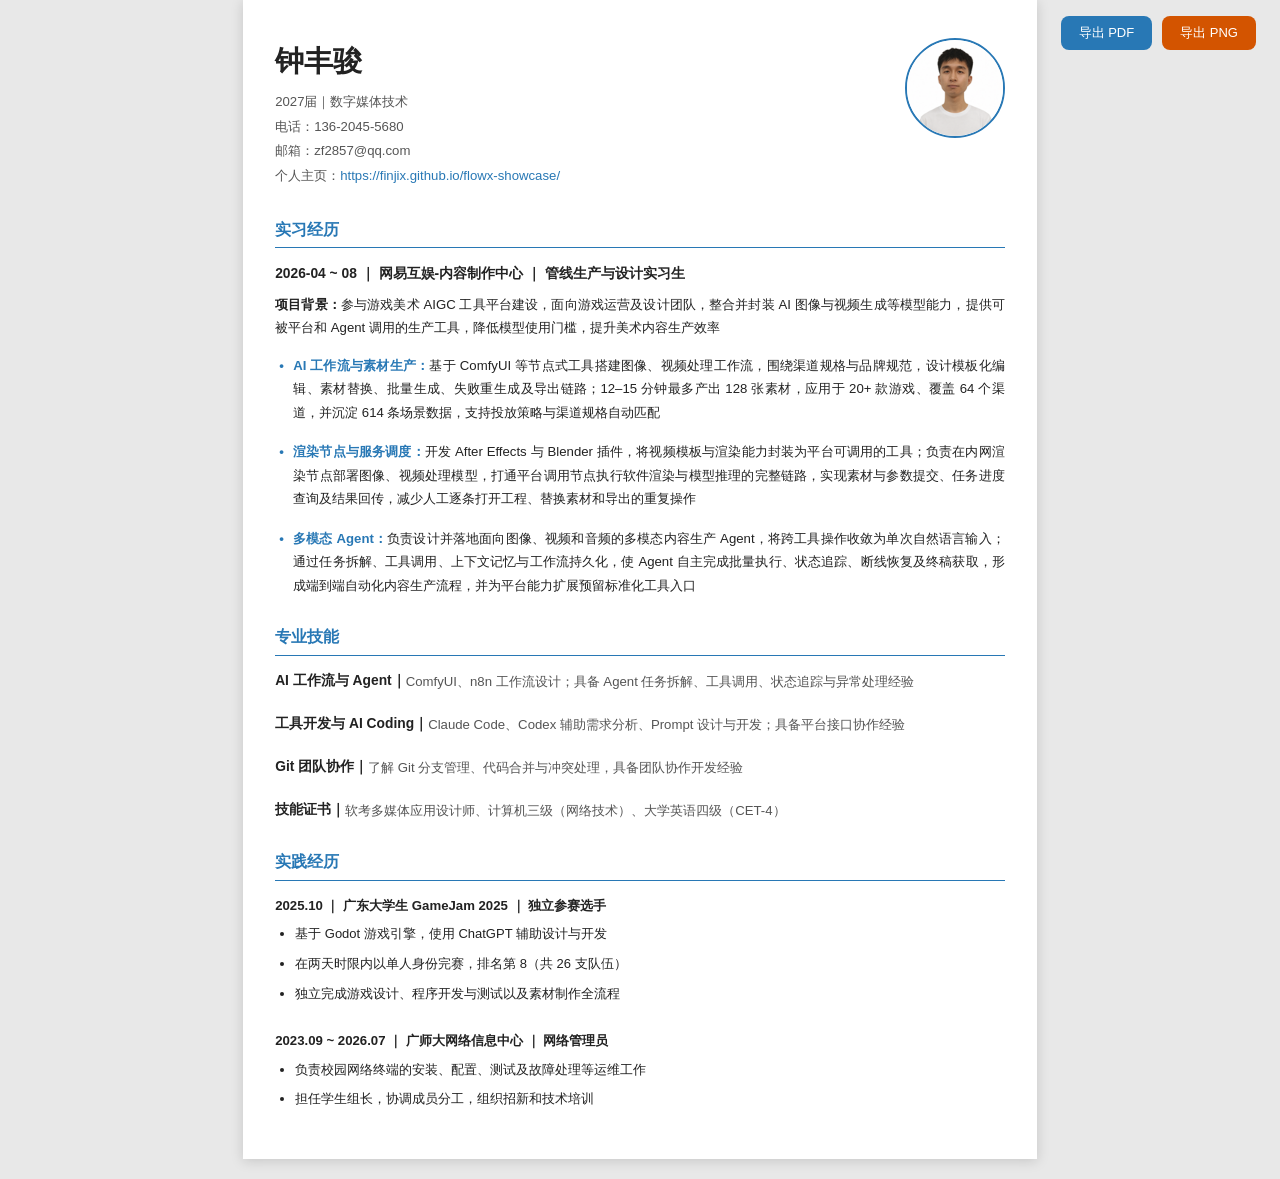
==== index.html @ e750d510 "chore" ====
<!doctype html>
<html lang="zh-CN">
  <head>
    <meta charset="UTF-8" />
    <meta name="viewport" content="width=device-width, initial-scale=1.0" />
    <title>钟丰骏-简历</title>
    <link rel="stylesheet" href="style.css" />
    <style>
      .skills-grid .skill-item,
      .skills-grid .skill-desc {
        white-space: nowrap;
      }
    </style>
  </head>
  <body>

    <!-- ── 导出按钮 ── -->
    <div class="export-toolbar no-print">
      <button id="btn-pdf" class="btn-export btn-pdf">导出 PDF</button>
      <button id="btn-png" class="btn-export btn-png">导出 PNG</button>
    </div>

    <main class="page">

      <!-- ── Header ── -->
      <header class="header">
        <div class="header-main">
          <div class="header-left">
            <h1>钟丰骏</h1>
            <p class="meta">2027届｜数字媒体技术</p>
            <p class="meta">电话：136-2045-5680</p>
            <p class="meta">邮箱：zf2857@qq.com</p>
            <p class="meta">个人主页：<a href="https://finjix.github.io/flowx-showcase/" target="_blank">https://finjix.github.io/flowx-showcase/</a></p>
          </div>
          <div class="header-right">
            <img alt="头像" class="avatar" src="[data-uri]" />
          </div>
        </div>
      </header>

      <!-- ── 实习经历 ── -->
      <section>
        <h2>实习经历</h2>

        <div class="entry internship-entry">
          <p class="line-row line-row-bold">2026-04 ~ 08 ｜ 网易互娱-内容制作中心 ｜ 管线生产与设计实习生</p>
          <p class="line-row"><span class="label">项目背景：</span>参与游戏美术 AIGC 工具平台建设，面向游戏运营及设计团队，整合并封装 AI 图像与视频生成等模型能力，提供可被平台和 Agent 调用的生产工具，降低模型使用门槛，提升美术内容生产效率</p>
          <ul class="internship-list">
            <li><span class="internship-topic">AI 工作流与素材生产：</span>基于 ComfyUI 等节点式工具搭建图像、视频处理工作流，围绕渠道规格与品牌规范，设计模板化编辑、素材替换、批量生成、失败重生成及导出链路；12–15 分钟最多产出 128 张素材，应用于 20+ 款游戏、覆盖 64 个渠道，并沉淀 614 条场景数据，支持投放策略与渠道规格自动匹配</li>
            <li><span class="internship-topic">渲染节点与服务调度：</span>开发 After Effects 与 Blender 插件，将视频模板与渲染能力封装为平台可调用的工具；负责在内网渲染节点部署图像、视频处理模型，打通平台调用节点执行软件渲染与模型推理的完整链路，实现素材与参数提交、任务进度查询及结果回传，减少人工逐条打开工程、替换素材和导出的重复操作</li>
            <li><span class="internship-topic">多模态 Agent：</span>负责设计并落地面向图像、视频和音频的多模态内容生产 Agent，将跨工具操作收敛为单次自然语言输入；通过任务拆解、工具调用、上下文记忆与工作流持久化，使 Agent 自主完成批量执行、状态追踪、断线恢复及终稿获取，形成端到端自动化内容生产流程，并为平台能力扩展预留标准化工具入口</li>
          </ul>
        </div>
      </section>

      <!-- ── 专业技能 ── -->
      <section>
        <h2>专业技能</h2>
        <div class="skills-grid">
          <div class="skill-item">
            <div class="skill-label">AI 工作流与 Agent｜</div>
            <div class="skill-desc">ComfyUI、n8n 工作流设计；具备 Agent 任务拆解、工具调用、状态追踪与异常处理经验</div>
          </div>
          <div class="skill-item">
            <div class="skill-label">工具开发与 AI Coding｜</div>
            <div class="skill-desc">Claude Code、Codex 辅助需求分析、Prompt 设计与开发；具备平台接口协作经验</div>
          </div>
          <div class="skill-item">
            <div class="skill-label">Git 团队协作｜</div>
            <div class="skill-desc">了解 Git 分支管理、代码合并与冲突处理，具备团队协作开发经验</div>
          </div>
          <div class="skill-item">
            <div class="skill-label">技能证书｜</div>
            <div class="skill-desc">软考多媒体应用设计师、计算机三级（网络技术）、大学英语四级（CET-4）</div>
          </div>
        </div>
      </section>

      <!-- ── 实践经历 ── -->
      <section>
        <h2>实践经历</h2>

        <div class="entry">
          <p class="line-row line-row-bold">2025.10 ｜ 广东大学生 GameJam 2025 ｜ 独立参赛选手</p>
          <ul class="hi-list">
            <li>基于 Godot 游戏引擎，使用 ChatGPT 辅助设计与开发</li>
            <li>在两天时限内以单人身份完赛，排名第 8（共 26 支队伍）</li>
            <li>独立完成游戏设计、程序开发与测试以及素材制作全流程</li>
          </ul>
        </div>

        <div class="entry">
          <p class="line-row line-row-bold">2023.09 ~ 2026.07 ｜ 广师大网络信息中心 ｜ 网络管理员</p>
          <ul class="hi-list">
            <li>负责校园网络终端的安装、配置、测试及故障处理等运维工作</li>
            <li>担任学生组长，协调成员分工，组织招新和技术培训</li>
          </ul>
        </div>

      </section>

    </main>

    <script src="lib/html2canvas.min.js"></script>
    <script src="script.js"></script>
  </body>
</html>
---- style.css ----
:root {
  --bg: #ffffff;
  --panel: #ffffff;
  --text: #222222;
  --subtle: #555555;
  --primary: #2878b5;
  --link: #555555;
}

* {
  box-sizing: border-box;
  margin: 0;
  padding: 0;
}

body {
  font-family: "Source Han Sans SC", "Noto Sans SC", "PingFang SC", "Microsoft YaHei", "Helvetica Neue", Arial, sans-serif;
  color: var(--text);
  background: var(--bg);
  font-size: 14px;
  line-height: 1.65;
  -webkit-font-smoothing: antialiased;
}

a {
  color: var(--link);
  text-decoration: none;
}

a:hover {
  text-decoration: underline;
}

.page {
  width: 210mm;
  max-width: 100%;
  min-height: 297mm;
  margin: 0 auto;
  background: var(--panel);
  padding: 38px 32px;
}

/* ── Header ── */

.header {
  margin-bottom: 14px;
}

.header-main {
  display: flex;
  justify-content: space-between;
  align-items: flex-start;
}

.header-left h1 {
  font-size: 29px;
  font-weight: 700;
  margin-bottom: 5px;
  color: var(--text);
}

.header-left .meta {
  font-size: 13.2px;
  color: var(--subtle);
  margin-bottom: 3px;
  line-height: 1.65;
}

.header-left .meta a {
  color: #2878b5;
  text-decoration: none;
}

.header-left .meta a:hover {
  text-decoration: underline;
}

.header-right {
  flex-shrink: 0;
  margin-left: 20px;
}

.avatar {
  width: 100px;
  height: 100px;
  max-width: 100px;
  max-height: 100px;
  border-radius: 50%;
  object-fit: cover;
  border: 2px solid var(--primary);
}

/* ── Section headers ── */

section {
  margin-top: 27px;
}

section h2 {
  font-size: 16px;
  font-weight: 700;
  color: var(--primary);
  padding-bottom: 4px;
  border-bottom: 1.5px solid var(--primary);
  margin-bottom: 14px;
}

/* ── Skills grid ── */

.skills-grid {
  display: grid;
  grid-template-columns: 1fr;
  gap: 20px 14px;
}

.skill-item {
  padding: 0;
  display: flex;
}

.skill-label {
  font-weight: 600;
  font-size: 13.8px;
  color: var(--text);
  white-space: nowrap;
  flex-shrink: 0;
}

.skill-desc {
  font-size: 13.2px;
  line-height: 1.75;
  color: var(--subtle);
  flex: 1;
}

/* ── Line rows (unified for all sections) ── */

.line-row {
  font-size: 13.2px;
  margin-bottom: 6px;
  line-height: 1.7;
  text-align: justify;
}

.line-row-bold {
  font-weight: 600;
}

.label {
  font-weight: 600;
  color: var(--text);
}

.hi-list {
  padding-left: 20px;
  margin-bottom: 10px;
  margin-top: 4px;
}

.hi-list li {
  font-size: 13px;
  margin-bottom: 7px;
  line-height: 1.75;
}

/* ── Internship highlights ── */

.internship-entry .line-row {
  font-size: 13.2px;
  line-height: 1.78;
  margin-bottom: 10px;
}

.internship-entry .line-row-bold {
  font-size: 13.8px;
  margin-bottom: 6px;
}

.internship-list {
  list-style: none;
  padding-left: 0;
  margin: 14px 0 0;
}

.internship-list li {
  position: relative;
  padding-left: 18px;
  margin-bottom: 16px;
  font-size: 13.2px;
  line-height: 1.78;
  text-align: justify;
}

.internship-list li::before {
  content: "•";
  position: absolute;
  left: 4px;
  top: 0;
  color: var(--primary);
  font-weight: 700;
}

.internship-list li:last-child {
  margin-bottom: 0;
}

.internship-topic {
  color: var(--primary);
  font-weight: 700;
}

/* ── Entry (for campus experience items) ── */

.entry + .entry {
  margin-top: 25px;
}

/* ── Export toolbar ── */

.export-toolbar {
  position: fixed;
  top: 16px;
  right: 24px;
  z-index: 1000;
  display: flex;
  gap: 10px;
}

.btn-export {
  font-size: 13px;
  font-family: inherit;
  padding: 8px 18px;
  border: none;
  border-radius: 8px;
  cursor: pointer;
  transition: opacity 0.15s;
  color: #fff;
}

.btn-export:hover {
  opacity: 0.85;
}

.btn-export:active {
  opacity: 0.7;
}

.btn-pdf {
  background: #2878b5;
}

.btn-png {
  background: #d35400;
}

/* ── Print ── */

@media print {
  @page {
    margin: 0.75cm 0.85cm;
  }

  .no-print {
    display: none !important;
  }

  body {
    background: white;
    margin: 0;
    print-color-adjust: exact;
    -webkit-print-color-adjust: exact;
    font-size: 13.8px;
    line-height: 1.6;
  }

  .page {
    width: 100%;
    margin: 0;
    padding: 0;
    min-height: auto;
  }

  /* Compact print layout: keep the PDF to one A4 page without changing copy. */
  section {
    margin-top: 25px;
  }

  section h2 {
    font-size: 15.8px;
    padding-bottom: 3px;
    margin-bottom: 12px;
  }

  .skills-grid {
    gap: 18px 14px;
  }

  .skill-label {
    font-size: 13.6px;
  }

  .skill-desc {
    font-size: 13px;
    line-height: 1.65;
  }

  .line-row {
    font-size: 13px;
    margin-bottom: 5px;
    line-height: 1.62;
  }

  .hi-list {
    margin-top: 3px;
    margin-bottom: 7px;
  }

  .hi-list li {
    font-size: 13px;
    margin-bottom: 5px;
    line-height: 1.65;
  }

  .internship-entry .line-row {
    font-size: 13.2px;
    line-height: 1.78;
    margin-bottom: 10px;
  }

  .internship-entry .line-row-bold {
    font-size: 13.8px;
    margin-bottom: 6px;
  }

  .internship-list {
    margin-top: 14px;
  }

  .internship-list li {
    margin-bottom: 16px;
    font-size: 13.2px;
    line-height: 1.78;
  }

  .entry + .entry {
    margin-top: 20px;
  }

  a {
    color: var(--link) !important;
    text-decoration: none;
  }

  .header-left .meta a {
    color: #2878b5 !important;
  }

  section {
    break-inside: auto;
  }

  section:last-of-type {
    break-before: auto;
    page-break-before: auto;
  }

  .line-row-bold {
    break-inside: avoid;
  }

  .entry {
    break-inside: avoid;
  }

  .hi-list {
    break-inside: avoid;
  }
}

@media screen {
  body {
    background: #e8e8e8;
  }

  .page {
    margin: 0 auto 20px;
    box-shadow: 0 2px 12px rgba(0, 0, 0, 0.15);
  }
}

@media (max-width: 640px) {
  .skills-grid {
    grid-template-columns: 1fr;
  }
}
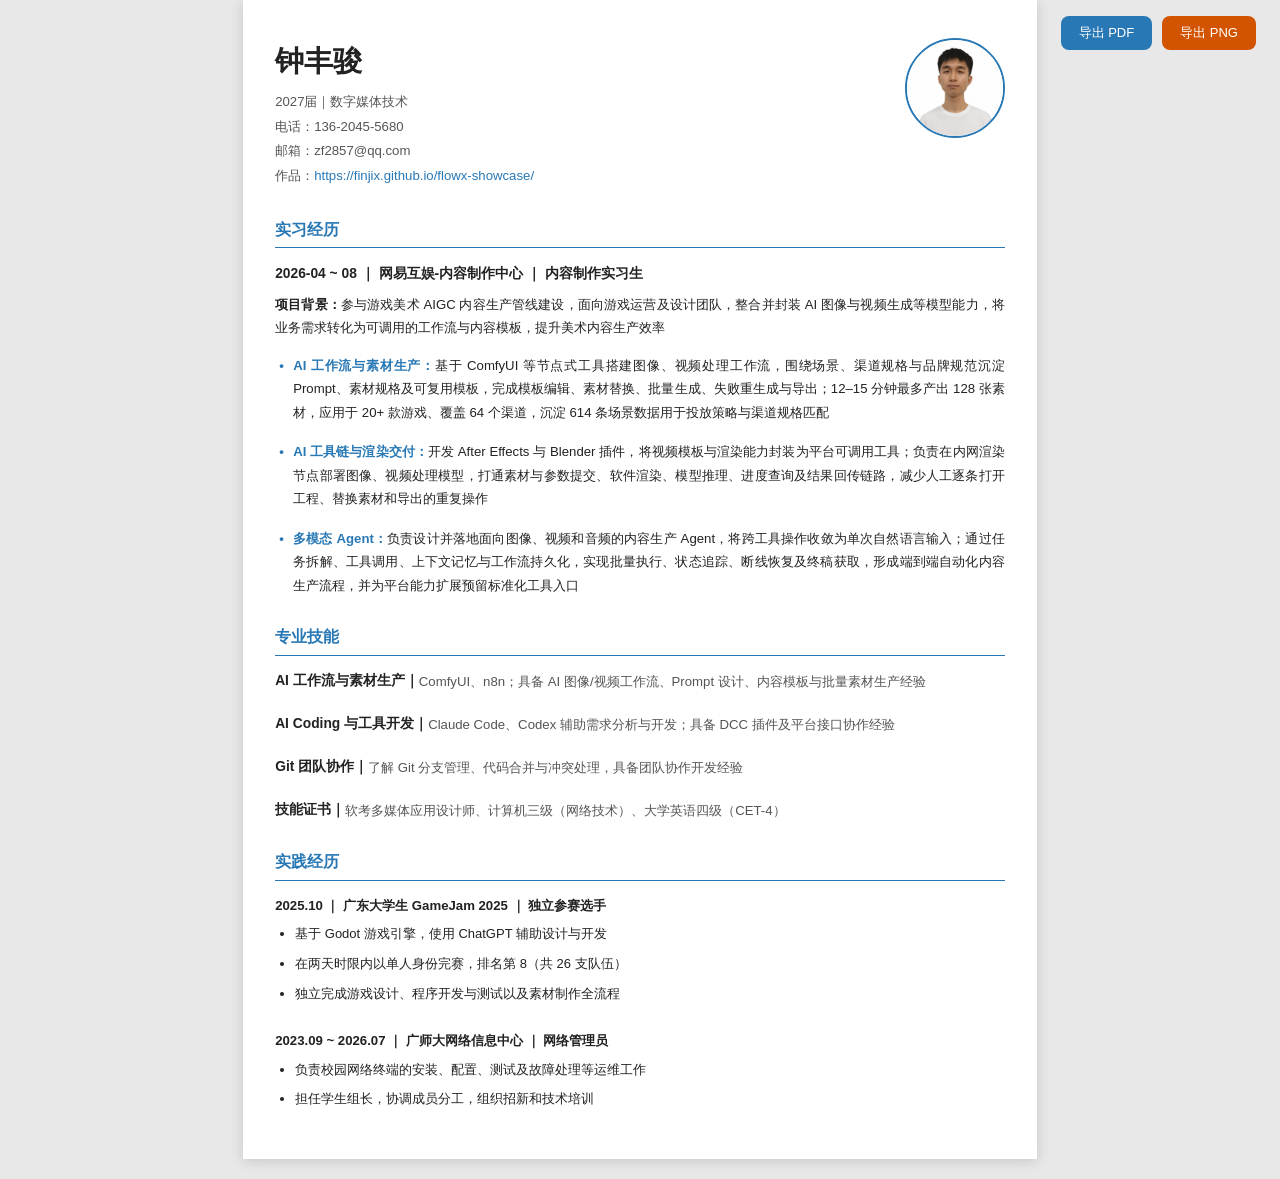
==== commit dc978b80: "feat: 更新ai内容简历" ====
--- a/index.html
+++ b/index.html
@@ -30,7 +30,7 @@
             <p class="meta">2027届｜数字媒体技术</p>
             <p class="meta">电话：136-2045-5680</p>
             <p class="meta">邮箱：zf2857@qq.com</p>
-            <p class="meta">个人主页：<a href="https://finjix.github.io/flowx-showcase/" target="_blank">https://finjix.github.io/flowx-showcase/</a></p>
+            <p class="meta">作品：<a href="https://finjix.github.io/flowx-showcase/" target="_blank">https://finjix.github.io/flowx-showcase/</a></p>
           </div>
           <div class="header-right">
             <img alt="头像" class="avatar" src="[data-uri]" />
@@ -43,12 +43,12 @@
         <h2>实习经历</h2>
 
         <div class="entry internship-entry">
-          <p class="line-row line-row-bold">2026-04 ~ 08 ｜ 网易互娱-内容制作中心 ｜ 管线生产与设计实习生</p>
-          <p class="line-row"><span class="label">项目背景：</span>参与游戏美术 AIGC 工具平台建设，面向游戏运营及设计团队，整合并封装 AI 图像与视频生成等模型能力，提供可被平台和 Agent 调用的生产工具，降低模型使用门槛，提升美术内容生产效率</p>
+          <p class="line-row line-row-bold">2026-04 ~ 08 ｜ 网易互娱-内容制作中心 ｜ 内容制作实习生</p>
+          <p class="line-row"><span class="label">项目背景：</span>参与游戏美术 AIGC 内容生产管线建设，面向游戏运营及设计团队，整合并封装 AI 图像与视频生成等模型能力，将业务需求转化为可调用的工作流与内容模板，提升美术内容生产效率</p>
           <ul class="internship-list">
-            <li><span class="internship-topic">AI 工作流与素材生产：</span>基于 ComfyUI 等节点式工具搭建图像、视频处理工作流，围绕渠道规格与品牌规范，设计模板化编辑、素材替换、批量生成、失败重生成及导出链路；12–15 分钟最多产出 128 张素材，应用于 20+ 款游戏、覆盖 64 个渠道，并沉淀 614 条场景数据，支持投放策略与渠道规格自动匹配</li>
-            <li><span class="internship-topic">渲染节点与服务调度：</span>开发 After Effects 与 Blender 插件，将视频模板与渲染能力封装为平台可调用的工具；负责在内网渲染节点部署图像、视频处理模型，打通平台调用节点执行软件渲染与模型推理的完整链路，实现素材与参数提交、任务进度查询及结果回传，减少人工逐条打开工程、替换素材和导出的重复操作</li>
-            <li><span class="internship-topic">多模态 Agent：</span>负责设计并落地面向图像、视频和音频的多模态内容生产 Agent，将跨工具操作收敛为单次自然语言输入；通过任务拆解、工具调用、上下文记忆与工作流持久化，使 Agent 自主完成批量执行、状态追踪、断线恢复及终稿获取，形成端到端自动化内容生产流程，并为平台能力扩展预留标准化工具入口</li>
+            <li><span class="internship-topic">AI 工作流与素材生产：</span>基于 ComfyUI 等节点式工具搭建图像、视频处理工作流，围绕场景、渠道规格与品牌规范沉淀 Prompt、素材规格及可复用模板，完成模板编辑、素材替换、批量生成、失败重生成与导出；12–15 分钟最多产出 128 张素材，应用于 20+ 款游戏、覆盖 64 个渠道，沉淀 614 条场景数据用于投放策略与渠道规格匹配</li>
+            <li><span class="internship-topic">AI 工具链与渲染交付：</span>开发 After Effects 与 Blender 插件，将视频模板与渲染能力封装为平台可调用工具；负责在内网渲染节点部署图像、视频处理模型，打通素材与参数提交、软件渲染、模型推理、进度查询及结果回传链路，减少人工逐条打开工程、替换素材和导出的重复操作</li>
+            <li><span class="internship-topic">多模态 Agent：</span>负责设计并落地面向图像、视频和音频的内容生产 Agent，将跨工具操作收敛为单次自然语言输入；通过任务拆解、工具调用、上下文记忆与工作流持久化，实现批量执行、状态追踪、断线恢复及终稿获取，形成端到端自动化内容生产流程，并为平台能力扩展预留标准化工具入口</li>
           </ul>
         </div>
       </section>
@@ -58,12 +58,12 @@
         <h2>专业技能</h2>
         <div class="skills-grid">
           <div class="skill-item">
-            <div class="skill-label">AI 工作流与 Agent｜</div>
-            <div class="skill-desc">ComfyUI、n8n 工作流设计；具备 Agent 任务拆解、工具调用、状态追踪与异常处理经验</div>
+            <div class="skill-label">AI 工作流与素材生产｜</div>
+            <div class="skill-desc">ComfyUI、n8n；具备 AI 图像/视频工作流、Prompt 设计、内容模板与批量素材生产经验</div>
           </div>
           <div class="skill-item">
-            <div class="skill-label">工具开发与 AI Coding｜</div>
-            <div class="skill-desc">Claude Code、Codex 辅助需求分析、Prompt 设计与开发；具备平台接口协作经验</div>
+            <div class="skill-label">AI Coding 与工具开发｜</div>
+            <div class="skill-desc">Claude Code、Codex 辅助需求分析与开发；具备 DCC 插件及平台接口协作经验</div>
           </div>
           <div class="skill-item">
             <div class="skill-label">Git 团队协作｜</div>
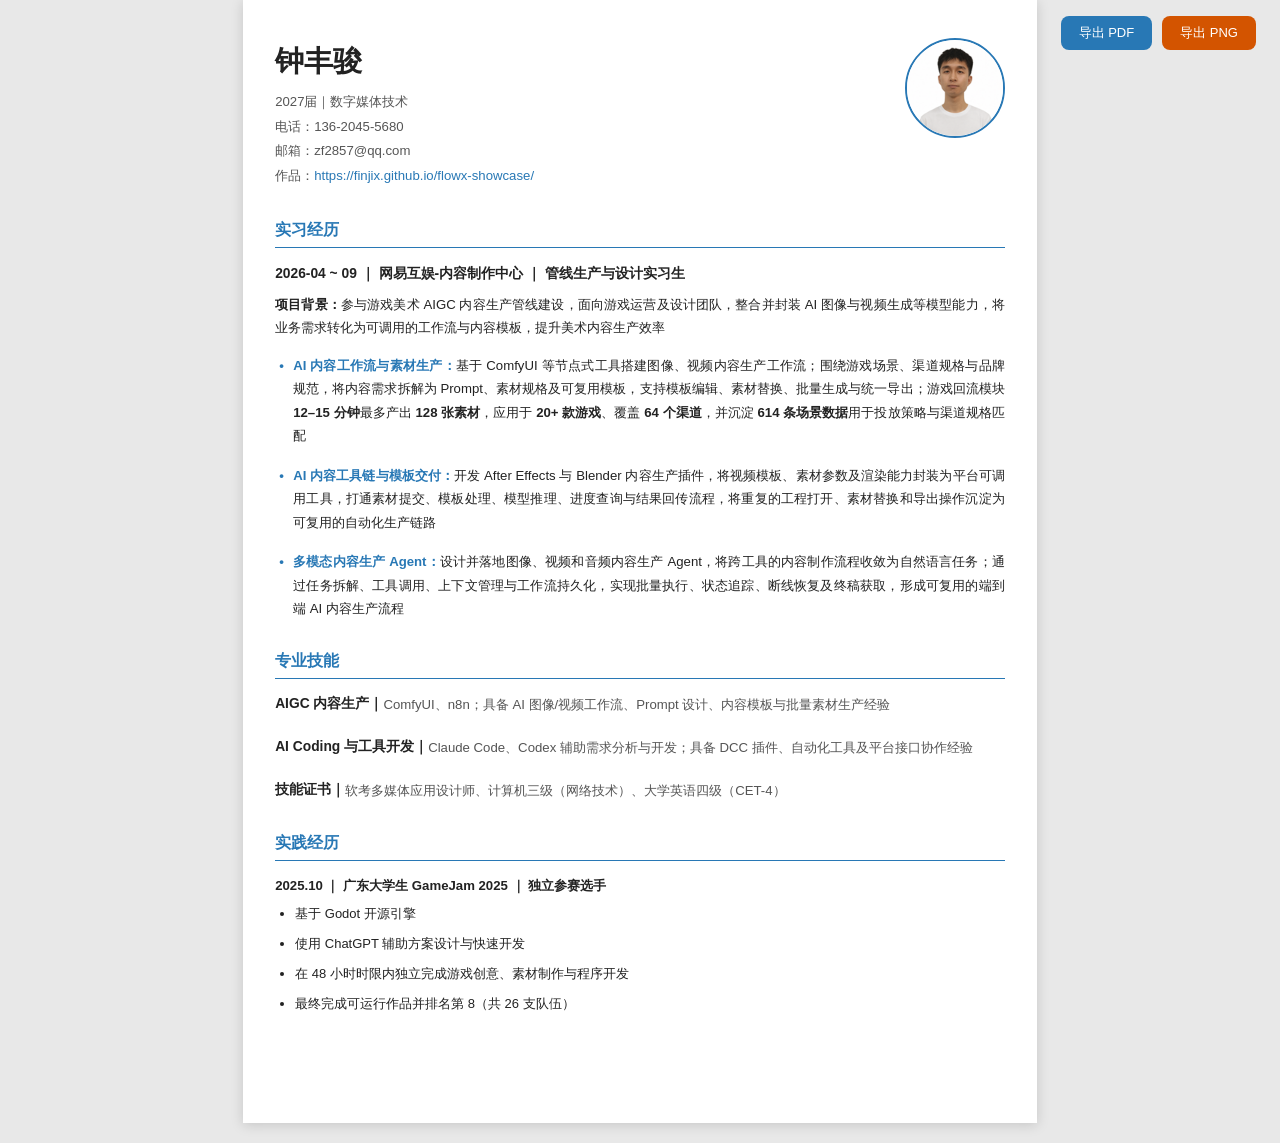
==== commit ebe8b772: "添加新简历" ====
--- a/index.html
+++ b/index.html
@@ -43,12 +43,12 @@
         <h2>实习经历</h2>
 
         <div class="entry internship-entry">
-          <p class="line-row line-row-bold">2026-04 ~ 08 ｜ 网易互娱-内容制作中心 ｜ 内容制作实习生</p>
+          <p class="line-row line-row-bold">2026-04 ~ 09 ｜ 网易互娱-内容制作中心 ｜ 管线生产与设计实习生</p>
           <p class="line-row"><span class="label">项目背景：</span>参与游戏美术 AIGC 内容生产管线建设，面向游戏运营及设计团队，整合并封装 AI 图像与视频生成等模型能力，将业务需求转化为可调用的工作流与内容模板，提升美术内容生产效率</p>
           <ul class="internship-list">
-            <li><span class="internship-topic">AI 工作流与素材生产：</span>基于 ComfyUI 等节点式工具搭建图像、视频处理工作流，围绕场景、渠道规格与品牌规范沉淀 Prompt、素材规格及可复用模板，完成模板编辑、素材替换、批量生成、失败重生成与导出；12–15 分钟最多产出 128 张素材，应用于 20+ 款游戏、覆盖 64 个渠道，沉淀 614 条场景数据用于投放策略与渠道规格匹配</li>
-            <li><span class="internship-topic">AI 工具链与渲染交付：</span>开发 After Effects 与 Blender 插件，将视频模板与渲染能力封装为平台可调用工具；负责在内网渲染节点部署图像、视频处理模型，打通素材与参数提交、软件渲染、模型推理、进度查询及结果回传链路，减少人工逐条打开工程、替换素材和导出的重复操作</li>
-            <li><span class="internship-topic">多模态 Agent：</span>负责设计并落地面向图像、视频和音频的内容生产 Agent，将跨工具操作收敛为单次自然语言输入；通过任务拆解、工具调用、上下文记忆与工作流持久化，实现批量执行、状态追踪、断线恢复及终稿获取，形成端到端自动化内容生产流程，并为平台能力扩展预留标准化工具入口</li>
+            <li><span class="internship-topic">AI 内容工作流与素材生产：</span>基于 ComfyUI 等节点式工具搭建图像、视频内容生产工作流；围绕游戏场景、渠道规格与品牌规范，将内容需求拆解为 Prompt、素材规格及可复用模板，支持模板编辑、素材替换、批量生成与统一导出；游戏回流模块<strong>12–15 分钟</strong>最多产出 <strong>128 张素材</strong>，应用于 <strong>20+ 款游戏</strong>、覆盖 <strong>64 个渠道</strong>，并沉淀 <strong>614 条场景数据</strong>用于投放策略与渠道规格匹配</li>
+            <li><span class="internship-topic">AI 内容工具链与模板交付：</span>开发 After Effects 与 Blender 内容生产插件，将视频模板、素材参数及渲染能力封装为平台可调用工具，打通素材提交、模板处理、模型推理、进度查询与结果回传流程，将重复的工程打开、素材替换和导出操作沉淀为可复用的自动化生产链路</li>
+            <li><span class="internship-topic">多模态内容生产 Agent：</span>设计并落地图像、视频和音频内容生产 Agent，将跨工具的内容制作流程收敛为自然语言任务；通过任务拆解、工具调用、上下文管理与工作流持久化，实现批量执行、状态追踪、断线恢复及终稿获取，形成可复用的端到端 AI 内容生产流程</li>
           </ul>
         </div>
       </section>
@@ -58,16 +58,12 @@
         <h2>专业技能</h2>
         <div class="skills-grid">
           <div class="skill-item">
-            <div class="skill-label">AI 工作流与素材生产｜</div>
+            <div class="skill-label">AIGC 内容生产｜</div>
             <div class="skill-desc">ComfyUI、n8n；具备 AI 图像/视频工作流、Prompt 设计、内容模板与批量素材生产经验</div>
           </div>
           <div class="skill-item">
             <div class="skill-label">AI Coding 与工具开发｜</div>
-            <div class="skill-desc">Claude Code、Codex 辅助需求分析与开发；具备 DCC 插件及平台接口协作经验</div>
-          </div>
-          <div class="skill-item">
-            <div class="skill-label">Git 团队协作｜</div>
-            <div class="skill-desc">了解 Git 分支管理、代码合并与冲突处理，具备团队协作开发经验</div>
+            <div class="skill-desc">Claude Code、Codex 辅助需求分析与开发；具备 DCC 插件、自动化工具及平台接口协作经验</div>
           </div>
           <div class="skill-item">
             <div class="skill-label">技能证书｜</div>
@@ -83,17 +79,10 @@
         <div class="entry">
           <p class="line-row line-row-bold">2025.10 ｜ 广东大学生 GameJam 2025 ｜ 独立参赛选手</p>
           <ul class="hi-list">
-            <li>基于 Godot 游戏引擎，使用 ChatGPT 辅助设计与开发</li>
-            <li>在两天时限内以单人身份完赛，排名第 8（共 26 支队伍）</li>
-            <li>独立完成游戏设计、程序开发与测试以及素材制作全流程</li>
-          </ul>
-        </div>
-
-        <div class="entry">
-          <p class="line-row line-row-bold">2023.09 ~ 2026.07 ｜ 广师大网络信息中心 ｜ 网络管理员</p>
-          <ul class="hi-list">
-            <li>负责校园网络终端的安装、配置、测试及故障处理等运维工作</li>
-            <li>担任学生组长，协调成员分工，组织招新和技术培训</li>
+            <li>基于 Godot 开源引擎</li>
+            <li>使用 ChatGPT 辅助方案设计与快速开发</li>
+            <li>在 48 小时时限内独立完成游戏创意、素材制作与程序开发</li>
+            <li>最终完成可运行作品并排名第 8（共 26 支队伍）</li>
           </ul>
         </div>
 
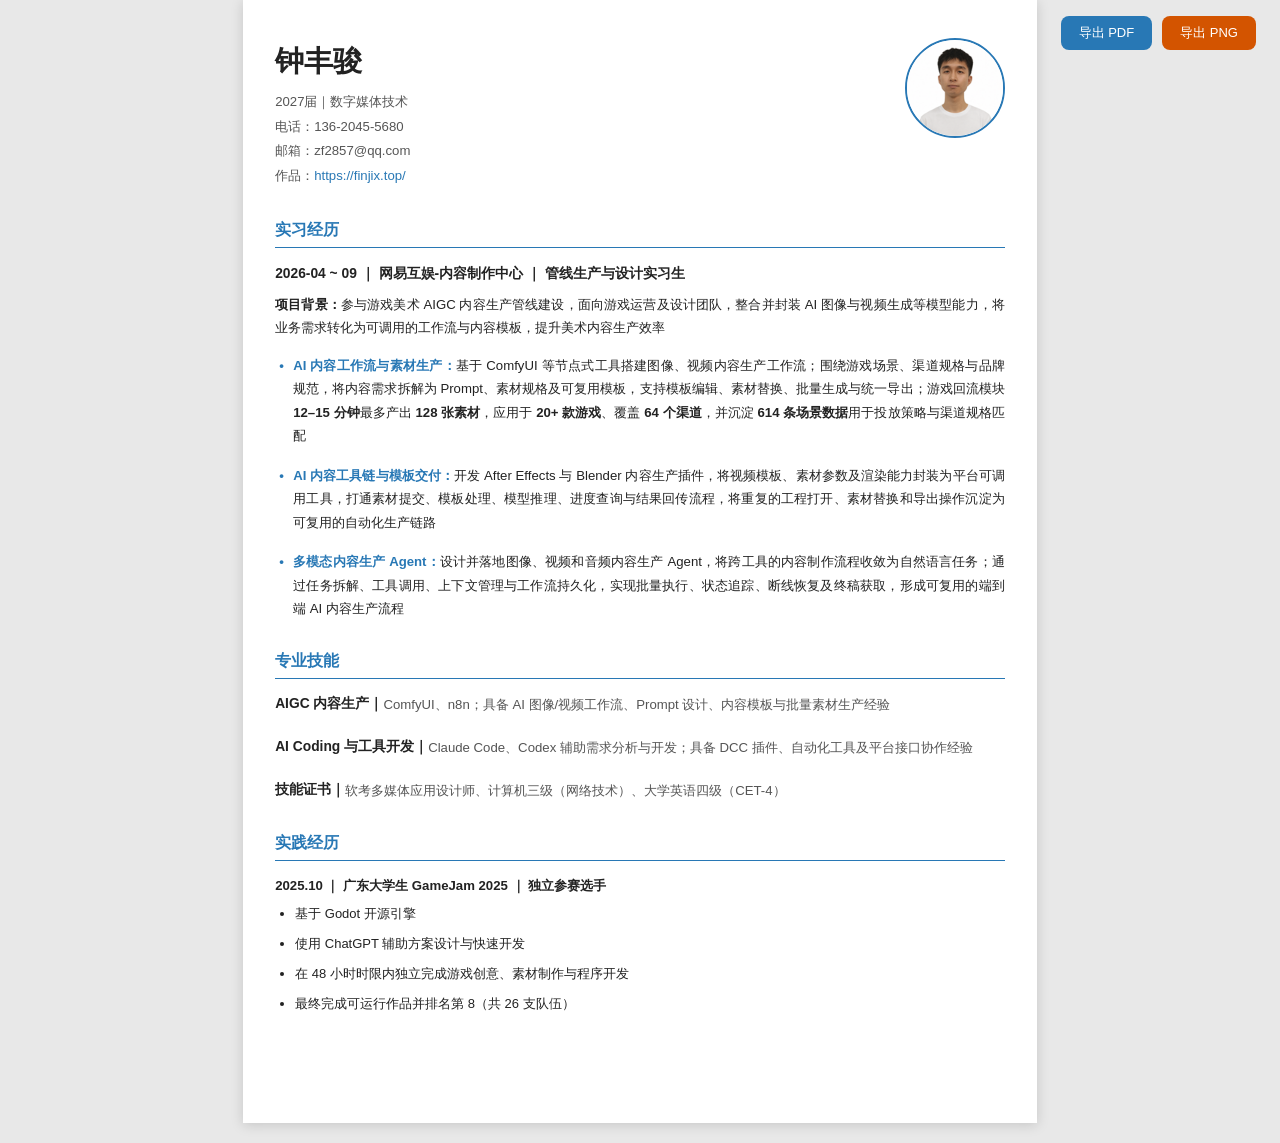
==== commit 9ee269d2: "更新网站链接" ====
--- a/index.html
+++ b/index.html
@@ -30,7 +30,7 @@
             <p class="meta">2027届｜数字媒体技术</p>
             <p class="meta">电话：136-2045-5680</p>
             <p class="meta">邮箱：zf2857@qq.com</p>
-            <p class="meta">作品：<a href="https://finjix.github.io/flowx-showcase/" target="_blank">https://finjix.github.io/flowx-showcase/</a></p>
+            <p class="meta">作品：<a href="https://finjix.top/" target="_blank">https://finjix.top/</a></p>
           </div>
           <div class="header-right">
             <img alt="头像" class="avatar" src="[data-uri]" />
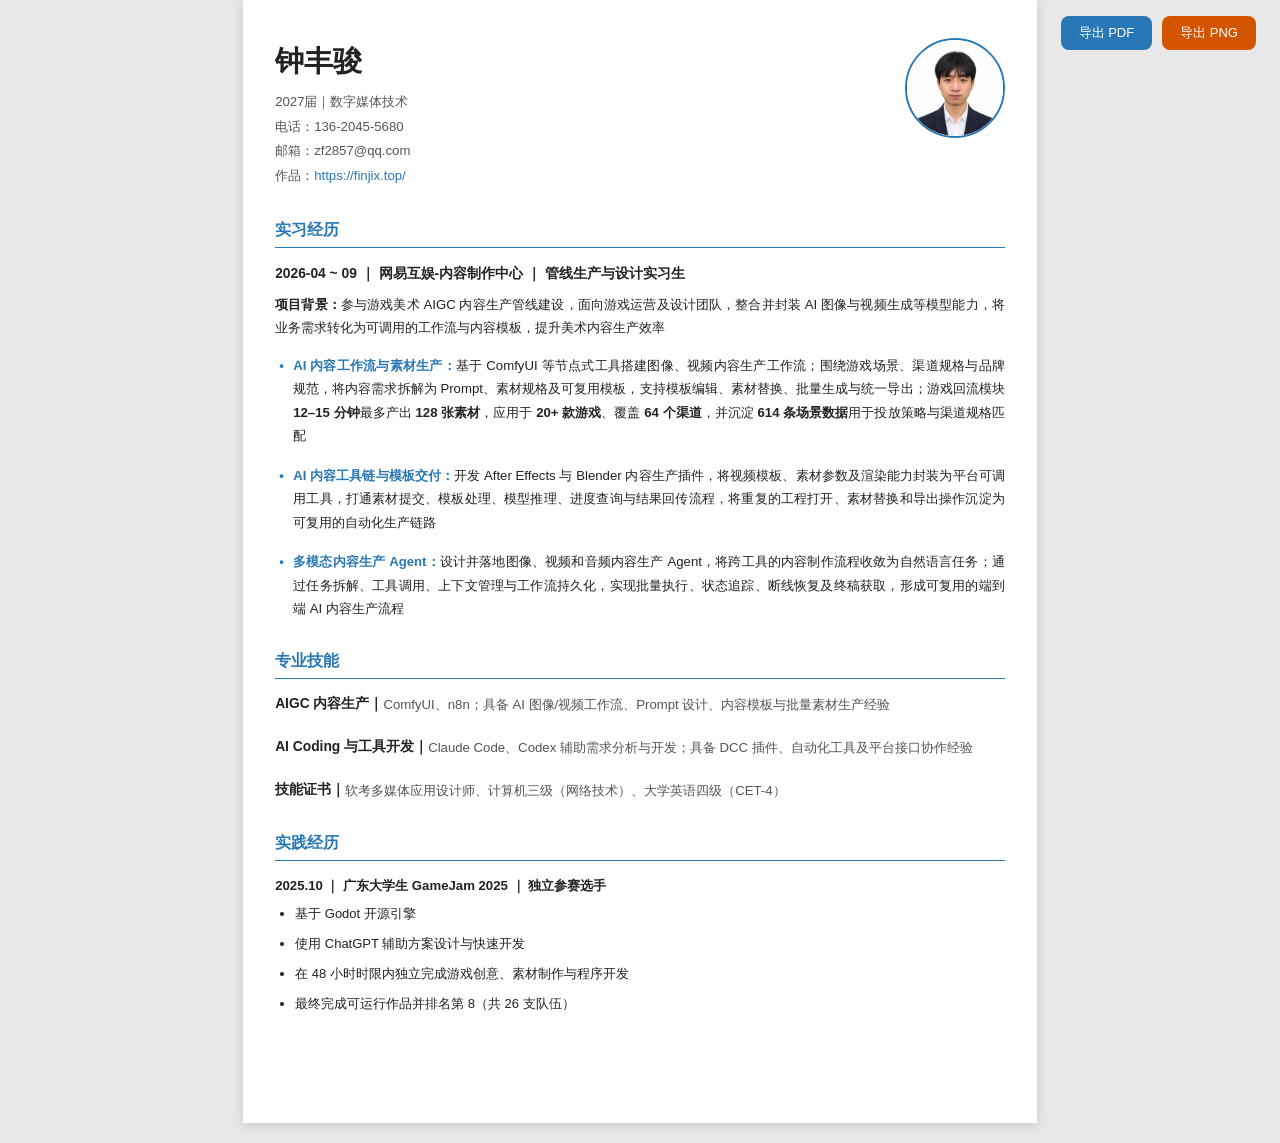
==== commit debbe4cb: "更新正式简历照并同步导出文件" ====
--- a/index.html
+++ b/index.html
@@ -33,7 +33,7 @@
             <p class="meta">作品：<a href="https://finjix.top/" target="_blank">https://finjix.top/</a></p>
           </div>
           <div class="header-right">
-            <img alt="头像" class="avatar" src="[data-uri]" />
+            <img alt="钟丰骏正式简历照" class="avatar" src="[data-uri]" />
           </div>
         </div>
       </header>
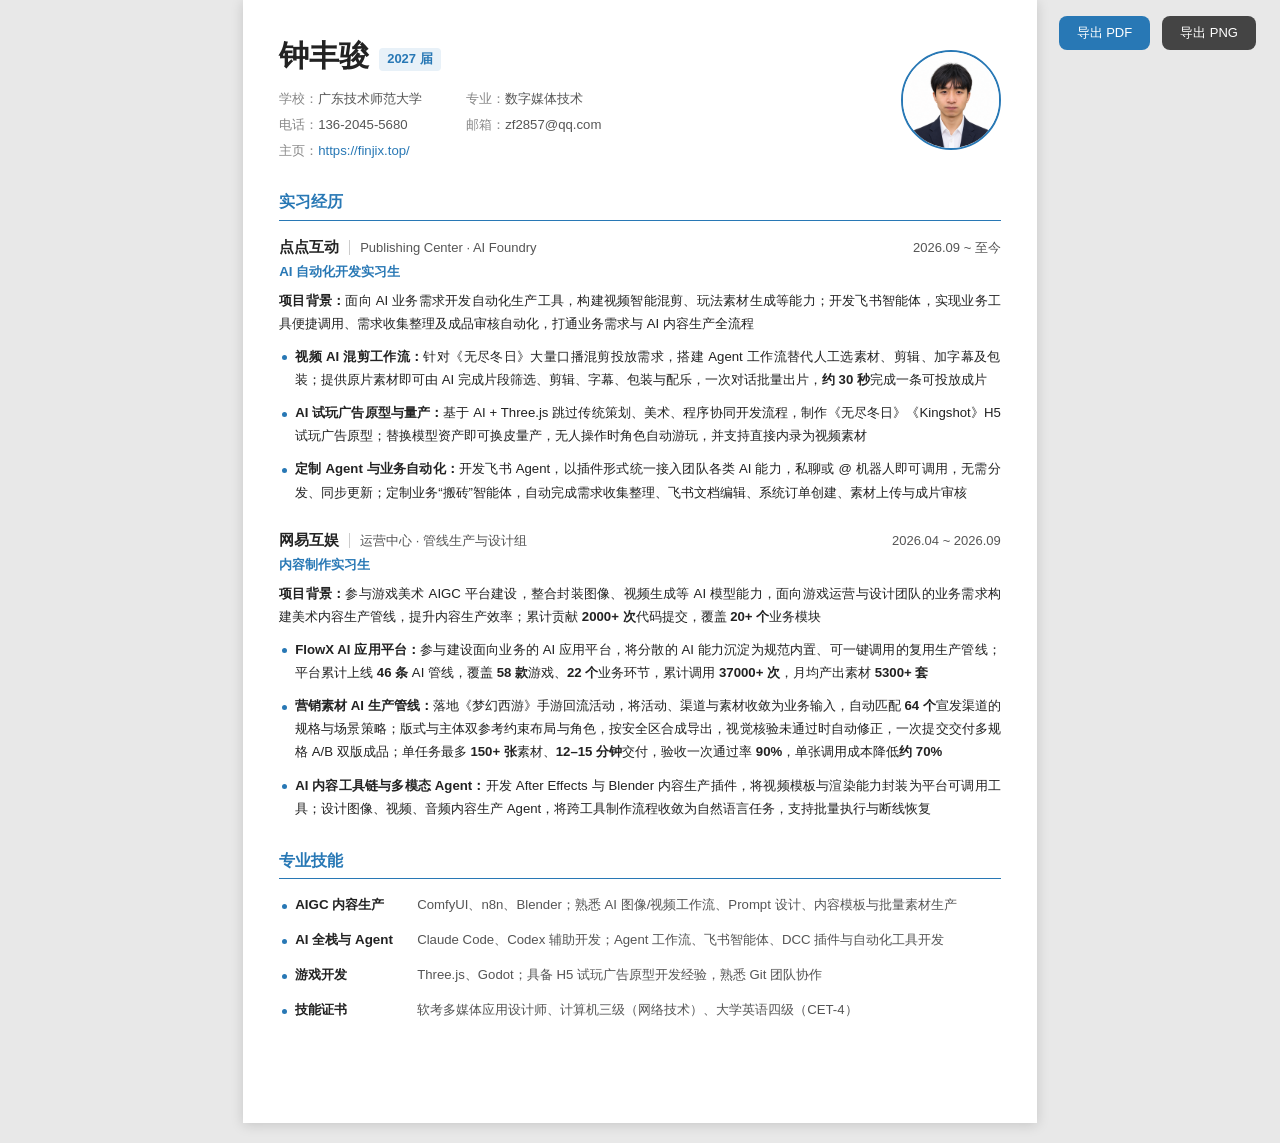
==== commit 8443cee5: "更新简历：新增点点互动实习、调整抬头布局、去掉实践经历 - 基于 shushu 主页同步两段实习经历与专业技能 - 名字右侧显示 2027 届，学校/专业/联系方式改为两列排版 - 头像 100x10" ====
--- a/index.html
+++ b/index.html
@@ -5,12 +5,6 @@
     <meta name="viewport" content="width=device-width, initial-scale=1.0" />
     <title>钟丰骏-简历</title>
     <link rel="stylesheet" href="style.css" />
-    <style>
-      .skills-grid .skill-item,
-      .skills-grid .skill-desc {
-        white-space: nowrap;
-      }
-    </style>
   </head>
   <body>
 
@@ -26,11 +20,14 @@
       <header class="header">
         <div class="header-main">
           <div class="header-left">
-            <h1>钟丰骏</h1>
-            <p class="meta">2027届｜数字媒体技术</p>
-            <p class="meta">电话：136-2045-5680</p>
-            <p class="meta">邮箱：zf2857@qq.com</p>
-            <p class="meta">作品：<a href="https://finjix.top/" target="_blank">https://finjix.top/</a></p>
+            <h1>钟丰骏<span class="grad-year">2027 届</span></h1>
+            <dl class="meta-grid">
+              <div class="meta-item"><dt>学校</dt><dd>广东技术师范大学</dd></div>
+              <div class="meta-item"><dt>专业</dt><dd>数字媒体技术</dd></div>
+              <div class="meta-item"><dt>电话</dt><dd>136-2045-5680</dd></div>
+              <div class="meta-item"><dt>邮箱</dt><dd>zf2857@qq.com</dd></div>
+              <div class="meta-item meta-item-wide"><dt>主页</dt><dd><a href="https://finjix.top/" target="_blank">https://finjix.top/</a></dd></div>
+            </dl>
           </div>
           <div class="header-right">
             <img alt="钟丰骏正式简历照" class="avatar" src="[data-uri]" />
@@ -43,12 +40,30 @@
         <h2>实习经历</h2>
 
         <div class="entry internship-entry">
-          <p class="line-row line-row-bold">2026-04 ~ 09 ｜ 网易互娱-内容制作中心 ｜ 管线生产与设计实习生</p>
-          <p class="line-row"><span class="label">项目背景：</span>参与游戏美术 AIGC 内容生产管线建设，面向游戏运营及设计团队，整合并封装 AI 图像与视频生成等模型能力，将业务需求转化为可调用的工作流与内容模板，提升美术内容生产效率</p>
+          <div class="entry-head">
+            <span class="entry-org">点点互动<span class="entry-dept">Publishing Center · AI Foundry</span></span>
+            <span class="entry-date">2026.09 ~ 至今</span>
+          </div>
+          <p class="entry-role">AI 自动化开发实习生</p>
+          <p class="line-row"><span class="label">项目背景：</span>面向 AI 业务需求开发自动化生产工具，构建视频智能混剪、玩法素材生成等能力；开发飞书智能体，实现业务工具便捷调用、需求收集整理及成品审核自动化，打通业务需求与 AI 内容生产全流程</p>
           <ul class="internship-list">
-            <li><span class="internship-topic">AI 内容工作流与素材生产：</span>基于 ComfyUI 等节点式工具搭建图像、视频内容生产工作流；围绕游戏场景、渠道规格与品牌规范，将内容需求拆解为 Prompt、素材规格及可复用模板，支持模板编辑、素材替换、批量生成与统一导出；游戏回流模块<strong>12–15 分钟</strong>最多产出 <strong>128 张素材</strong>，应用于 <strong>20+ 款游戏</strong>、覆盖 <strong>64 个渠道</strong>，并沉淀 <strong>614 条场景数据</strong>用于投放策略与渠道规格匹配</li>
-            <li><span class="internship-topic">AI 内容工具链与模板交付：</span>开发 After Effects 与 Blender 内容生产插件，将视频模板、素材参数及渲染能力封装为平台可调用工具，打通素材提交、模板处理、模型推理、进度查询与结果回传流程，将重复的工程打开、素材替换和导出操作沉淀为可复用的自动化生产链路</li>
-            <li><span class="internship-topic">多模态内容生产 Agent：</span>设计并落地图像、视频和音频内容生产 Agent，将跨工具的内容制作流程收敛为自然语言任务；通过任务拆解、工具调用、上下文管理与工作流持久化，实现批量执行、状态追踪、断线恢复及终稿获取，形成可复用的端到端 AI 内容生产流程</li>
+            <li><span class="internship-topic">视频 AI 混剪工作流：</span>针对《无尽冬日》大量口播混剪投放需求，搭建 Agent 工作流替代人工选素材、剪辑、加字幕及包装；提供原片素材即可由 AI 完成片段筛选、剪辑、字幕、包装与配乐，一次对话批量出片，<strong>约 30 秒</strong>完成一条可投放成片</li>
+            <li><span class="internship-topic">AI 试玩广告原型与量产：</span>基于 AI + Three.js 跳过传统策划、美术、程序协同开发流程，制作《无尽冬日》《Kingshot》H5 试玩广告原型；替换模型资产即可换皮量产，无人操作时角色自动游玩，并支持直接内录为视频素材</li>
+            <li><span class="internship-topic">定制 Agent 与业务自动化：</span>开发飞书 Agent，以插件形式统一接入团队各类 AI 能力，私聊或 @ 机器人即可调用，无需分发、同步更新；定制业务“搬砖”智能体，自动完成需求收集整理、飞书文档编辑、系统订单创建、素材上传与成片审核</li>
+          </ul>
+        </div>
+
+        <div class="entry internship-entry">
+          <div class="entry-head">
+            <span class="entry-org">网易互娱<span class="entry-dept">运营中心 · 管线生产与设计组</span></span>
+            <span class="entry-date">2026.04 ~ 2026.09</span>
+          </div>
+          <p class="entry-role">内容制作实习生</p>
+          <p class="line-row"><span class="label">项目背景：</span>参与游戏美术 AIGC 平台建设，整合封装图像、视频生成等 AI 模型能力，面向游戏运营与设计团队的业务需求构建美术内容生产管线，提升内容生产效率；累计贡献 <strong>2000+ 次</strong>代码提交，覆盖 <strong>20+ 个</strong>业务模块</p>
+          <ul class="internship-list">
+            <li><span class="internship-topic">FlowX AI 应用平台：</span>参与建设面向业务的 AI 应用平台，将分散的 AI 能力沉淀为规范内置、可一键调用的复用生产管线；平台累计上线 <strong>46 条</strong> AI 管线，覆盖 <strong>58 款</strong>游戏、<strong>22 个</strong>业务环节，累计调用 <strong>37000+ 次</strong>，月均产出素材 <strong>5300+ 套</strong></li>
+            <li><span class="internship-topic">营销素材 AI 生产管线：</span>落地《梦幻西游》手游回流活动，将活动、渠道与素材收敛为业务输入，自动匹配 <strong>64 个</strong>宣发渠道的规格与场景策略；版式与主体双参考约束布局与角色，按安全区合成导出，视觉核验未通过时自动修正，一次提交交付多规格 A/B 双版成品；单任务最多 <strong>150+ 张</strong>素材、<strong>12–15 分钟</strong>交付，验收一次通过率 <strong>90%</strong>，单张调用成本降低<strong>约 70%</strong></li>
+            <li><span class="internship-topic">AI 内容工具链与多模态 Agent：</span>开发 After Effects 与 Blender 内容生产插件，将视频模板与渲染能力封装为平台可调用工具；设计图像、视频、音频内容生产 Agent，将跨工具制作流程收敛为自然语言任务，支持批量执行与断线恢复</li>
           </ul>
         </div>
       </section>
@@ -58,34 +73,22 @@
         <h2>专业技能</h2>
         <div class="skills-grid">
           <div class="skill-item">
-            <div class="skill-label">AIGC 内容生产｜</div>
-            <div class="skill-desc">ComfyUI、n8n；具备 AI 图像/视频工作流、Prompt 设计、内容模板与批量素材生产经验</div>
+            <div class="skill-label">AIGC 内容生产</div>
+            <div class="skill-desc">ComfyUI、n8n、Blender；熟悉 AI 图像/视频工作流、Prompt 设计、内容模板与批量素材生产</div>
           </div>
           <div class="skill-item">
-            <div class="skill-label">AI Coding 与工具开发｜</div>
-            <div class="skill-desc">Claude Code、Codex 辅助需求分析与开发；具备 DCC 插件、自动化工具及平台接口协作经验</div>
+            <div class="skill-label">AI 全栈与 Agent</div>
+            <div class="skill-desc">Claude Code、Codex 辅助开发；Agent 工作流、飞书智能体、DCC 插件与自动化工具开发</div>
           </div>
           <div class="skill-item">
-            <div class="skill-label">技能证书｜</div>
+            <div class="skill-label">游戏开发</div>
+            <div class="skill-desc">Three.js、Godot；具备 H5 试玩广告原型开发经验，熟悉 Git 团队协作</div>
+          </div>
+          <div class="skill-item">
+            <div class="skill-label">技能证书</div>
             <div class="skill-desc">软考多媒体应用设计师、计算机三级（网络技术）、大学英语四级（CET-4）</div>
           </div>
         </div>
-      </section>
-
-      <!-- ── 实践经历 ── -->
-      <section>
-        <h2>实践经历</h2>
-
-        <div class="entry">
-          <p class="line-row line-row-bold">2025.10 ｜ 广东大学生 GameJam 2025 ｜ 独立参赛选手</p>
-          <ul class="hi-list">
-            <li>基于 Godot 开源引擎</li>
-            <li>使用 ChatGPT 辅助方案设计与快速开发</li>
-            <li>在 48 小时时限内独立完成游戏创意、素材制作与程序开发</li>
-            <li>最终完成可运行作品并排名第 8（共 26 支队伍）</li>
-          </ul>
-        </div>
-
       </section>
 
     </main>
--- a/style.css
+++ b/style.css
@@ -3,8 +3,10 @@
   --panel: #ffffff;
   --text: #222222;
   --subtle: #555555;
+  --muted: #888888;
   --primary: #2878b5;
-  --link: #555555;
+  --primary-soft: #e8f1f8;
+  --link: #2878b5;
 }
 
 * {
@@ -37,42 +39,81 @@
   min-height: 297mm;
   margin: 0 auto;
   background: var(--panel);
-  padding: 38px 32px;
+  padding: 38px 36px;
 }
 
 /* ── Header ── */
 
 .header {
+  margin-bottom: 6px;
+}
+
+.header-main {
+  display: flex;
+  justify-content: space-between;
+  align-items: center;
+}
+
+.header-left {
+  flex: 1;
+  min-width: 0;
+}
+
+.header-left h1 {
+  font-size: 30px;
+  font-weight: 700;
+  line-height: 1.2;
   margin-bottom: 14px;
-}
-
-.header-main {
-  display: flex;
-  justify-content: space-between;
-  align-items: flex-start;
-}
-
-.header-left h1 {
-  font-size: 29px;
-  font-weight: 700;
-  margin-bottom: 5px;
-  color: var(--text);
-}
-
-.header-left .meta {
+  color: var(--text);
+  display: flex;
+  align-items: baseline;
+}
+
+.grad-year {
+  font-size: 13px;
+  font-weight: 600;
+  color: var(--primary);
+  margin-left: 10px;
+  padding: 1px 8px;
+  border-radius: 4px;
+  background: var(--primary-soft);
+  line-height: 1.6;
+  position: relative;
+  top: -3px;
+}
+
+.meta-grid {
+  display: grid;
+  grid-template-columns: max-content max-content;
+  column-gap: 44px;
+  row-gap: 4px;
   font-size: 13.2px;
+  line-height: 1.65;
+}
+
+.meta-item {
+  display: flex;
+}
+
+.meta-item-wide {
+  grid-column: 1 / -1;
+}
+
+.meta-item dt {
+  color: var(--muted);
+  flex-shrink: 0;
+}
+
+.meta-item dt::after {
+  content: "：";
+}
+
+.meta-item dd {
   color: var(--subtle);
-  margin-bottom: 3px;
-  line-height: 1.65;
-}
-
-.header-left .meta a {
-  color: #2878b5;
-  text-decoration: none;
-}
-
-.header-left .meta a:hover {
-  text-decoration: underline;
+}
+
+.meta-item dd a {
+  color: var(--link);
 }
 
 .header-right {
@@ -83,17 +124,16 @@
 .avatar {
   width: 100px;
   height: 100px;
-  max-width: 100px;
-  max-height: 100px;
   border-radius: 50%;
   object-fit: cover;
   border: 2px solid var(--primary);
+  display: block;
 }
 
 /* ── Section headers ── */
 
 section {
-  margin-top: 27px;
+  margin-top: 28px;
 }
 
 section h2 {
@@ -105,25 +145,133 @@
   margin-bottom: 14px;
 }
 
-/* ── Skills grid ── */
+/* ── Entries ── */
+
+.entry + .entry {
+  margin-top: 24px;
+}
+
+.entry-head {
+  display: flex;
+  justify-content: space-between;
+  align-items: baseline;
+  gap: 16px;
+}
+
+.entry-org {
+  font-size: 14.6px;
+  font-weight: 700;
+  color: var(--text);
+}
+
+.entry-dept {
+  font-size: 13px;
+  font-weight: 400;
+  color: var(--subtle);
+  margin-left: 10px;
+  padding-left: 10px;
+  border-left: 1px solid #cccccc;
+}
+
+.entry-date {
+  font-size: 13px;
+  color: var(--subtle);
+  white-space: nowrap;
+  font-variant-numeric: tabular-nums;
+}
+
+.entry-role {
+  font-size: 13.4px;
+  font-weight: 600;
+  color: var(--primary);
+  margin: 2px 0 6px;
+}
+
+.line-row {
+  font-size: 13.2px;
+  line-height: 1.75;
+  text-align: justify;
+}
+
+.label {
+  font-weight: 600;
+  color: var(--text);
+}
+
+.internship-list {
+  list-style: none;
+  padding-left: 0;
+  margin: 10px 0 0;
+}
+
+.internship-list li {
+  position: relative;
+  padding-left: 16px;
+  margin-bottom: 10px;
+  font-size: 13.2px;
+  line-height: 1.75;
+  text-align: justify;
+}
+
+.internship-list li::before {
+  content: "";
+  position: absolute;
+  left: 3px;
+  top: 0.78em;
+  width: 5px;
+  height: 5px;
+  border-radius: 50%;
+  background: var(--primary);
+}
+
+.internship-list li:last-child {
+  margin-bottom: 0;
+}
+
+.internship-topic {
+  color: var(--text);
+  font-weight: 700;
+}
+
+.internship-list strong,
+.line-row strong {
+  font-weight: 600;
+  color: var(--text);
+}
+
+/* ── Skills ── */
 
 .skills-grid {
   display: grid;
   grid-template-columns: 1fr;
-  gap: 20px 14px;
+  gap: 12px;
 }
 
 .skill-item {
-  padding: 0;
-  display: flex;
+  display: flex;
+  align-items: baseline;
 }
 
 .skill-label {
-  font-weight: 600;
-  font-size: 13.8px;
+  font-weight: 700;
+  font-size: 13.4px;
   color: var(--text);
   white-space: nowrap;
   flex-shrink: 0;
+  width: 138px;
+  position: relative;
+  padding-left: 16px;
+}
+
+.skill-label::before {
+  content: "";
+  position: absolute;
+  left: 3px;
+  top: 0.72em;
+  width: 5px;
+  height: 5px;
+  border-radius: 50%;
+  background: var(--primary);
 }
 
 .skill-desc {
@@ -133,88 +281,6 @@
   flex: 1;
 }
 
-/* ── Line rows (unified for all sections) ── */
-
-.line-row {
-  font-size: 13.2px;
-  margin-bottom: 6px;
-  line-height: 1.7;
-  text-align: justify;
-}
-
-.line-row-bold {
-  font-weight: 600;
-}
-
-.label {
-  font-weight: 600;
-  color: var(--text);
-}
-
-.hi-list {
-  padding-left: 20px;
-  margin-bottom: 10px;
-  margin-top: 4px;
-}
-
-.hi-list li {
-  font-size: 13px;
-  margin-bottom: 7px;
-  line-height: 1.75;
-}
-
-/* ── Internship highlights ── */
-
-.internship-entry .line-row {
-  font-size: 13.2px;
-  line-height: 1.78;
-  margin-bottom: 10px;
-}
-
-.internship-entry .line-row-bold {
-  font-size: 13.8px;
-  margin-bottom: 6px;
-}
-
-.internship-list {
-  list-style: none;
-  padding-left: 0;
-  margin: 14px 0 0;
-}
-
-.internship-list li {
-  position: relative;
-  padding-left: 18px;
-  margin-bottom: 16px;
-  font-size: 13.2px;
-  line-height: 1.78;
-  text-align: justify;
-}
-
-.internship-list li::before {
-  content: "•";
-  position: absolute;
-  left: 4px;
-  top: 0;
-  color: var(--primary);
-  font-weight: 700;
-}
-
-.internship-list li:last-child {
-  margin-bottom: 0;
-}
-
-.internship-topic {
-  color: var(--primary);
-  font-weight: 700;
-}
-
-/* ── Entry (for campus experience items) ── */
-
-.entry + .entry {
-  margin-top: 25px;
-}
-
 /* ── Export toolbar ── */
 
 .export-toolbar {
@@ -223,7 +289,7 @@
   right: 24px;
   z-index: 1000;
   display: flex;
-  gap: 10px;
+  gap: 12px;
 }
 
 .btn-export {
@@ -246,18 +312,19 @@
 }
 
 .btn-pdf {
-  background: #2878b5;
+  background: var(--primary);
 }
 
 .btn-png {
-  background: #d35400;
+  background: #444444;
 }
 
 /* ── Print ── */
 
 @media print {
   @page {
-    margin: 0.75cm 0.85cm;
+    size: A4;
+    margin: 0;
   }
 
   .no-print {
@@ -269,110 +336,20 @@
     margin: 0;
     print-color-adjust: exact;
     -webkit-print-color-adjust: exact;
-    font-size: 13.8px;
-    line-height: 1.6;
   }
 
   .page {
-    width: 100%;
+    width: 210mm;
+    height: 297mm;
+    min-height: 0;
     margin: 0;
-    padding: 0;
-    min-height: auto;
-  }
-
-  /* Compact print layout: keep the PDF to one A4 page without changing copy. */
-  section {
-    margin-top: 25px;
-  }
-
-  section h2 {
-    font-size: 15.8px;
-    padding-bottom: 3px;
-    margin-bottom: 12px;
-  }
-
-  .skills-grid {
-    gap: 18px 14px;
-  }
-
-  .skill-label {
-    font-size: 13.6px;
-  }
-
-  .skill-desc {
-    font-size: 13px;
-    line-height: 1.65;
-  }
-
-  .line-row {
-    font-size: 13px;
-    margin-bottom: 5px;
-    line-height: 1.62;
-  }
-
-  .hi-list {
-    margin-top: 3px;
-    margin-bottom: 7px;
-  }
-
-  .hi-list li {
-    font-size: 13px;
-    margin-bottom: 5px;
-    line-height: 1.65;
-  }
-
-  .internship-entry .line-row {
-    font-size: 13.2px;
-    line-height: 1.78;
-    margin-bottom: 10px;
-  }
-
-  .internship-entry .line-row-bold {
-    font-size: 13.8px;
-    margin-bottom: 6px;
-  }
-
-  .internship-list {
-    margin-top: 14px;
-  }
-
+    box-shadow: none;
+    overflow: hidden;
+  }
+
+  .entry,
+  .skill-item,
   .internship-list li {
-    margin-bottom: 16px;
-    font-size: 13.2px;
-    line-height: 1.78;
-  }
-
-  .entry + .entry {
-    margin-top: 20px;
-  }
-
-  a {
-    color: var(--link) !important;
-    text-decoration: none;
-  }
-
-  .header-left .meta a {
-    color: #2878b5 !important;
-  }
-
-  section {
-    break-inside: auto;
-  }
-
-  section:last-of-type {
-    break-before: auto;
-    page-break-before: auto;
-  }
-
-  .line-row-bold {
-    break-inside: avoid;
-  }
-
-  .entry {
-    break-inside: avoid;
-  }
-
-  .hi-list {
     break-inside: avoid;
   }
 }
@@ -387,9 +364,3 @@
     box-shadow: 0 2px 12px rgba(0, 0, 0, 0.15);
   }
 }
-
-@media (max-width: 640px) {
-  .skills-grid {
-    grid-template-columns: 1fr;
-  }
-}
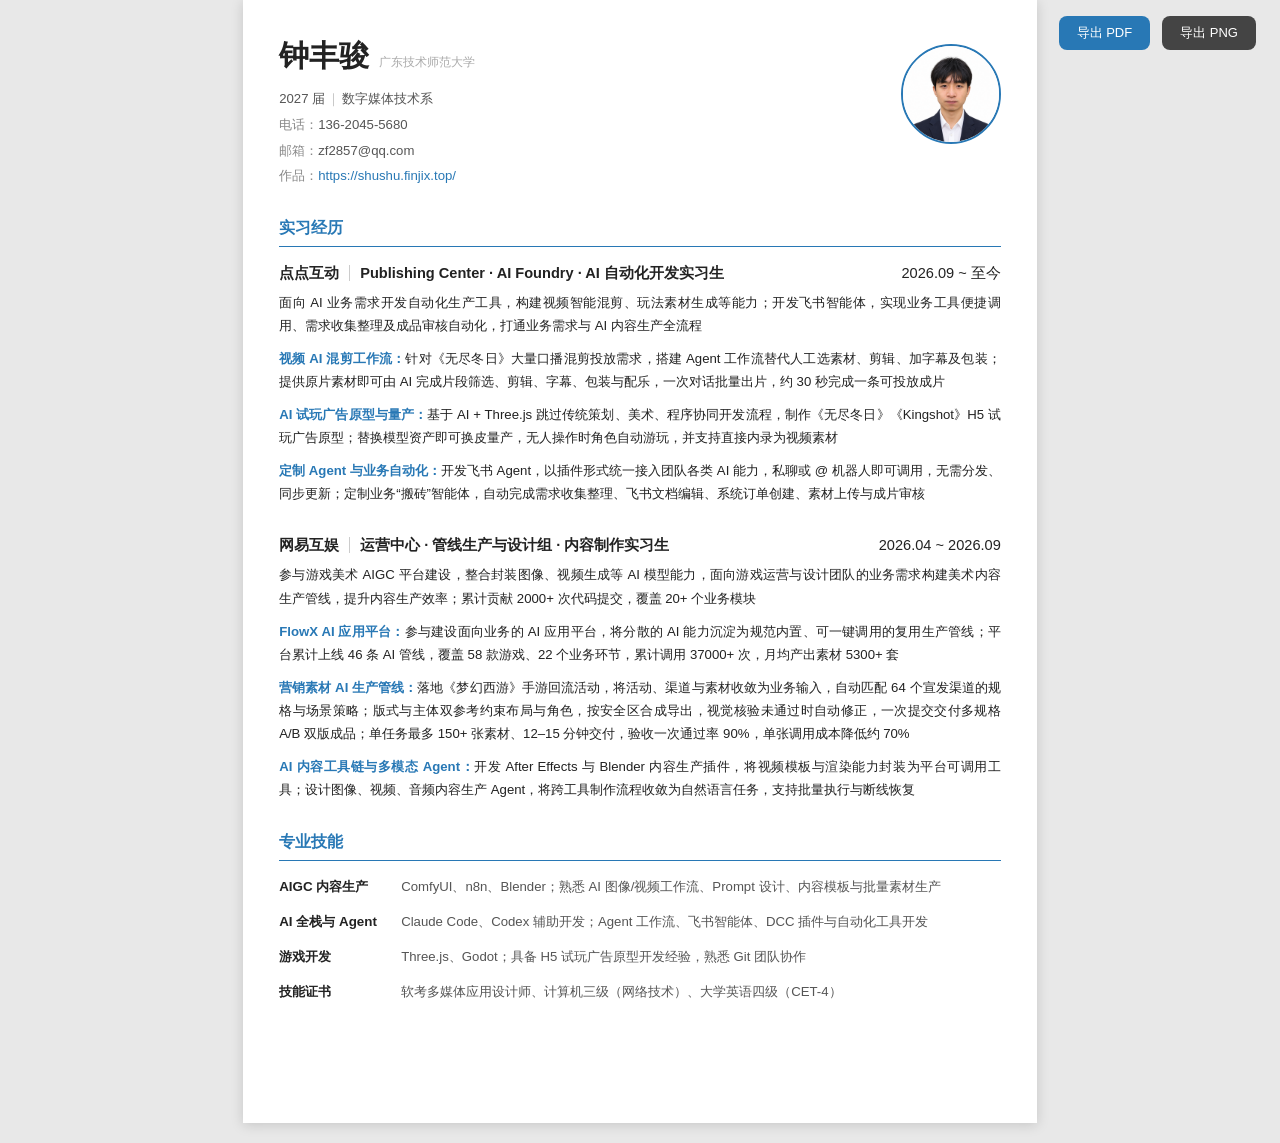
==== commit 017bbc51: "调整简历排版：抬头、实习标题行与项目样式 - 名字旁显示学校（浅灰小字，右端与作品链接对齐），下方为届别与专业 - 电话、邮箱分行，作品链接改为 shushu.finjix.top，头像顶部对齐名字 " ====
--- a/index.html
+++ b/index.html
@@ -20,13 +20,12 @@
       <header class="header">
         <div class="header-main">
           <div class="header-left">
-            <h1>钟丰骏<span class="grad-year">2027 届</span></h1>
+            <h1>钟丰骏<span class="grad-year">广东技术师范大学</span></h1>
             <dl class="meta-grid">
-              <div class="meta-item"><dt>学校</dt><dd>广东技术师范大学</dd></div>
-              <div class="meta-item"><dt>专业</dt><dd>数字媒体技术</dd></div>
+              <div class="meta-item meta-item-wide"><dd>2027 届<span class="meta-sep">｜</span>数字媒体技术系</dd></div>
               <div class="meta-item"><dt>电话</dt><dd>136-2045-5680</dd></div>
               <div class="meta-item"><dt>邮箱</dt><dd>zf2857@qq.com</dd></div>
-              <div class="meta-item meta-item-wide"><dt>主页</dt><dd><a href="https://finjix.top/" target="_blank">https://finjix.top/</a></dd></div>
+              <div class="meta-item meta-item-wide"><dt>作品</dt><dd><a href="https://shushu.finjix.top/" target="_blank">https://shushu.finjix.top/</a></dd></div>
             </dl>
           </div>
           <div class="header-right">
@@ -41,13 +40,12 @@
 
         <div class="entry internship-entry">
           <div class="entry-head">
-            <span class="entry-org">点点互动<span class="entry-dept">Publishing Center · AI Foundry</span></span>
+            <span class="entry-org">点点互动<span class="entry-dept">Publishing Center · AI Foundry · AI 自动化开发实习生</span></span>
             <span class="entry-date">2026.09 ~ 至今</span>
           </div>
-          <p class="entry-role">AI 自动化开发实习生</p>
-          <p class="line-row"><span class="label">项目背景：</span>面向 AI 业务需求开发自动化生产工具，构建视频智能混剪、玩法素材生成等能力；开发飞书智能体，实现业务工具便捷调用、需求收集整理及成品审核自动化，打通业务需求与 AI 内容生产全流程</p>
+          <p class="line-row">面向 AI 业务需求开发自动化生产工具，构建视频智能混剪、玩法素材生成等能力；开发飞书智能体，实现业务工具便捷调用、需求收集整理及成品审核自动化，打通业务需求与 AI 内容生产全流程</p>
           <ul class="internship-list">
-            <li><span class="internship-topic">视频 AI 混剪工作流：</span>针对《无尽冬日》大量口播混剪投放需求，搭建 Agent 工作流替代人工选素材、剪辑、加字幕及包装；提供原片素材即可由 AI 完成片段筛选、剪辑、字幕、包装与配乐，一次对话批量出片，<strong>约 30 秒</strong>完成一条可投放成片</li>
+            <li><span class="internship-topic">视频 AI 混剪工作流：</span>针对《无尽冬日》大量口播混剪投放需求，搭建 Agent 工作流替代人工选素材、剪辑、加字幕及包装；提供原片素材即可由 AI 完成片段筛选、剪辑、字幕、包装与配乐，一次对话批量出片，约 30 秒完成一条可投放成片</li>
             <li><span class="internship-topic">AI 试玩广告原型与量产：</span>基于 AI + Three.js 跳过传统策划、美术、程序协同开发流程，制作《无尽冬日》《Kingshot》H5 试玩广告原型；替换模型资产即可换皮量产，无人操作时角色自动游玩，并支持直接内录为视频素材</li>
             <li><span class="internship-topic">定制 Agent 与业务自动化：</span>开发飞书 Agent，以插件形式统一接入团队各类 AI 能力，私聊或 @ 机器人即可调用，无需分发、同步更新；定制业务“搬砖”智能体，自动完成需求收集整理、飞书文档编辑、系统订单创建、素材上传与成片审核</li>
           </ul>
@@ -55,14 +53,13 @@
 
         <div class="entry internship-entry">
           <div class="entry-head">
-            <span class="entry-org">网易互娱<span class="entry-dept">运营中心 · 管线生产与设计组</span></span>
+            <span class="entry-org">网易互娱<span class="entry-dept">运营中心 · 管线生产与设计组 · 内容制作实习生</span></span>
             <span class="entry-date">2026.04 ~ 2026.09</span>
           </div>
-          <p class="entry-role">内容制作实习生</p>
-          <p class="line-row"><span class="label">项目背景：</span>参与游戏美术 AIGC 平台建设，整合封装图像、视频生成等 AI 模型能力，面向游戏运营与设计团队的业务需求构建美术内容生产管线，提升内容生产效率；累计贡献 <strong>2000+ 次</strong>代码提交，覆盖 <strong>20+ 个</strong>业务模块</p>
+          <p class="line-row">参与游戏美术 AIGC 平台建设，整合封装图像、视频生成等 AI 模型能力，面向游戏运营与设计团队的业务需求构建美术内容生产管线，提升内容生产效率；累计贡献 2000+ 次代码提交，覆盖 20+ 个业务模块</p>
           <ul class="internship-list">
-            <li><span class="internship-topic">FlowX AI 应用平台：</span>参与建设面向业务的 AI 应用平台，将分散的 AI 能力沉淀为规范内置、可一键调用的复用生产管线；平台累计上线 <strong>46 条</strong> AI 管线，覆盖 <strong>58 款</strong>游戏、<strong>22 个</strong>业务环节，累计调用 <strong>37000+ 次</strong>，月均产出素材 <strong>5300+ 套</strong></li>
-            <li><span class="internship-topic">营销素材 AI 生产管线：</span>落地《梦幻西游》手游回流活动，将活动、渠道与素材收敛为业务输入，自动匹配 <strong>64 个</strong>宣发渠道的规格与场景策略；版式与主体双参考约束布局与角色，按安全区合成导出，视觉核验未通过时自动修正，一次提交交付多规格 A/B 双版成品；单任务最多 <strong>150+ 张</strong>素材、<strong>12–15 分钟</strong>交付，验收一次通过率 <strong>90%</strong>，单张调用成本降低<strong>约 70%</strong></li>
+            <li><span class="internship-topic">FlowX AI 应用平台：</span>参与建设面向业务的 AI 应用平台，将分散的 AI 能力沉淀为规范内置、可一键调用的复用生产管线；平台累计上线 46 条 AI 管线，覆盖 58 款游戏、22 个业务环节，累计调用 37000+ 次，月均产出素材 5300+ 套</li>
+            <li><span class="internship-topic">营销素材 AI 生产管线：</span>落地《梦幻西游》手游回流活动，将活动、渠道与素材收敛为业务输入，自动匹配 64 个宣发渠道的规格与场景策略；版式与主体双参考约束布局与角色，按安全区合成导出，视觉核验未通过时自动修正，一次提交交付多规格 A/B 双版成品；单任务最多 150+ 张素材、12–15 分钟交付，验收一次通过率 90%，单张调用成本降低约 70%</li>
             <li><span class="internship-topic">AI 内容工具链与多模态 Agent：</span>开发 After Effects 与 Blender 内容生产插件，将视频模板与渲染能力封装为平台可调用工具；设计图像、视频、音频内容生产 Agent，将跨工具制作流程收敛为自然语言任务，支持批量执行与断线恢复</li>
           </ul>
         </div>
--- a/style.css
+++ b/style.css
@@ -51,12 +51,12 @@
 .header-main {
   display: flex;
   justify-content: space-between;
-  align-items: center;
+  align-items: flex-start;
 }
 
 .header-left {
-  flex: 1;
-  min-width: 0;
+  flex: none;
+  width: max-content;
 }
 
 .header-left h1 {
@@ -67,25 +67,22 @@
   color: var(--text);
   display: flex;
   align-items: baseline;
+  justify-content: space-between;
+  white-space: nowrap;
+  contain: inline-size; /* 宽度跟随下方联系方式，学校右端与作品链接右端对齐 */
 }
 
 .grad-year {
-  font-size: 13px;
-  font-weight: 600;
-  color: var(--primary);
+  font-size: 11.5px;
+  font-weight: 400;
+  color: #aaaaaa;
   margin-left: 10px;
-  padding: 1px 8px;
-  border-radius: 4px;
-  background: var(--primary-soft);
   line-height: 1.6;
-  position: relative;
-  top: -3px;
 }
 
 .meta-grid {
   display: grid;
-  grid-template-columns: max-content max-content;
-  column-gap: 44px;
+  grid-template-columns: max-content;
   row-gap: 4px;
   font-size: 13.2px;
   line-height: 1.65;
@@ -112,6 +109,11 @@
   color: var(--subtle);
 }
 
+.meta-sep {
+  color: #bbbbbb;
+  margin: 0 2px;
+}
+
 .meta-item dd a {
   color: var(--link);
 }
@@ -119,6 +121,7 @@
 .header-right {
   flex-shrink: 0;
   margin-left: 20px;
+  margin-top: 5.5px; /* 头像顶部对齐名字字形顶部 */
 }
 
 .avatar {
@@ -148,7 +151,7 @@
 /* ── Entries ── */
 
 .entry + .entry {
-  margin-top: 24px;
+  margin-top: 28px;
 }
 
 .entry-head {
@@ -156,6 +159,7 @@
   justify-content: space-between;
   align-items: baseline;
   gap: 16px;
+  margin-bottom: 6px;
 }
 
 .entry-org {
@@ -165,17 +169,18 @@
 }
 
 .entry-dept {
-  font-size: 13px;
-  font-weight: 400;
-  color: var(--subtle);
+  font-size: inherit;
+  font-weight: 700;
+  color: var(--text);
   margin-left: 10px;
   padding-left: 10px;
   border-left: 1px solid #cccccc;
 }
 
 .entry-date {
-  font-size: 13px;
-  color: var(--subtle);
+  font-size: 14.6px;
+  font-weight: 400;
+  color: var(--text);
   white-space: nowrap;
   font-variant-numeric: tabular-nums;
 }
@@ -206,30 +211,19 @@
 
 .internship-list li {
   position: relative;
-  padding-left: 16px;
+  padding-left: 0;
   margin-bottom: 10px;
   font-size: 13.2px;
   line-height: 1.75;
   text-align: justify;
 }
 
-.internship-list li::before {
-  content: "";
-  position: absolute;
-  left: 3px;
-  top: 0.78em;
-  width: 5px;
-  height: 5px;
-  border-radius: 50%;
-  background: var(--primary);
-}
-
 .internship-list li:last-child {
   margin-bottom: 0;
 }
 
 .internship-topic {
-  color: var(--text);
+  color: var(--primary);
   font-weight: 700;
 }
 
@@ -258,20 +252,8 @@
   color: var(--text);
   white-space: nowrap;
   flex-shrink: 0;
-  width: 138px;
+  width: 122px;
   position: relative;
-  padding-left: 16px;
-}
-
-.skill-label::before {
-  content: "";
-  position: absolute;
-  left: 3px;
-  top: 0.72em;
-  width: 5px;
-  height: 5px;
-  border-radius: 50%;
-  background: var(--primary);
 }
 
 .skill-desc {
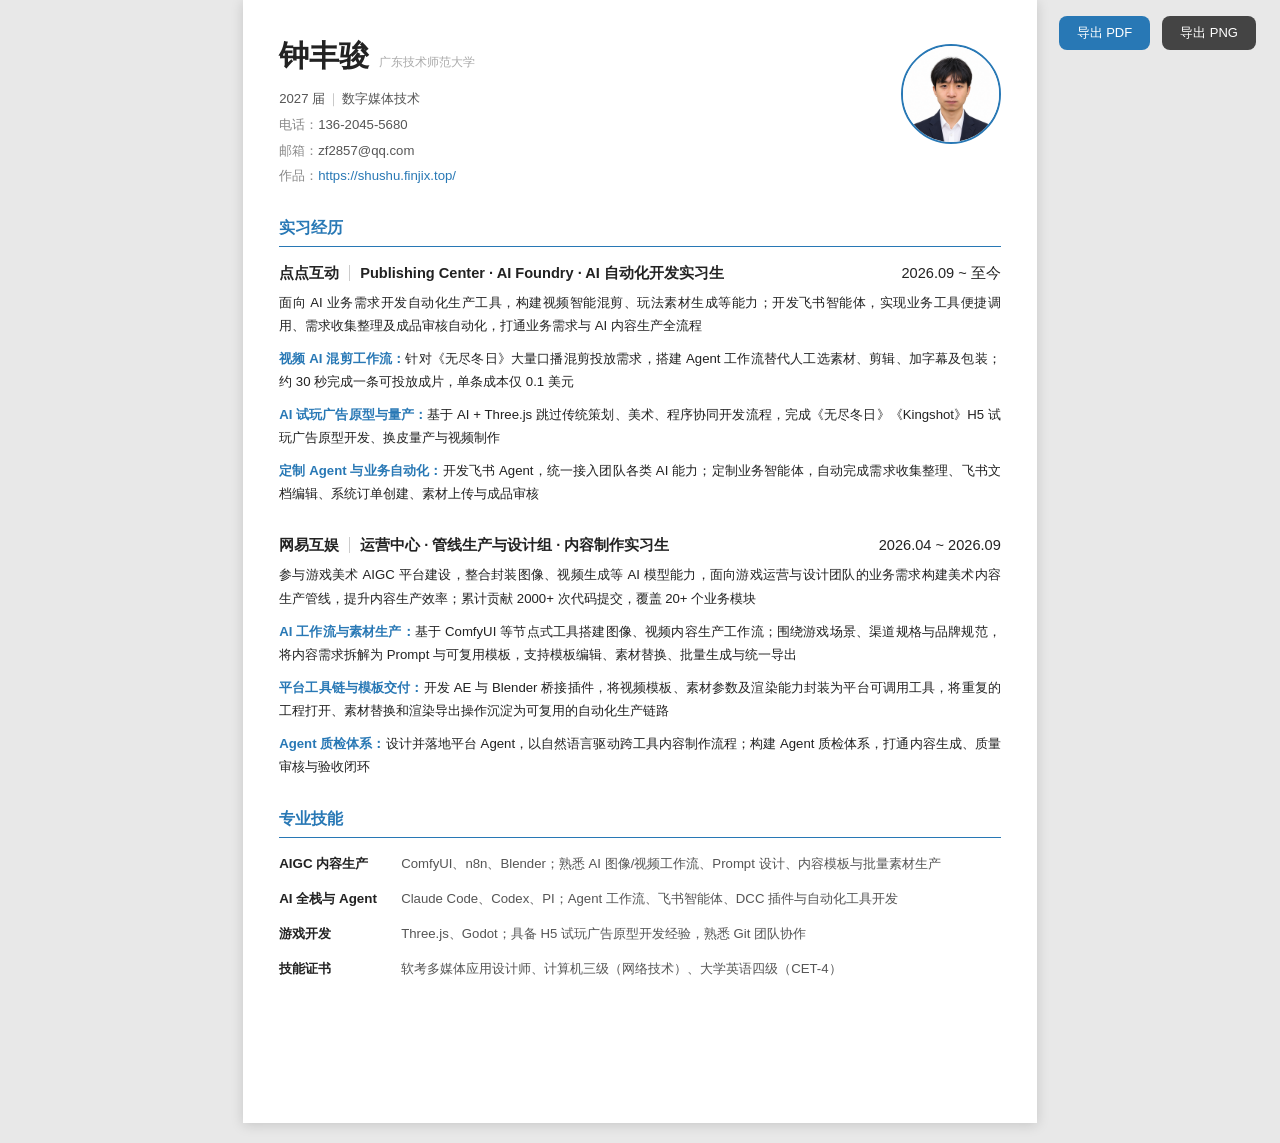
==== commit 70123152: "chore" ====
--- a/index.html
+++ b/index.html
@@ -22,7 +22,7 @@
           <div class="header-left">
             <h1>钟丰骏<span class="grad-year">广东技术师范大学</span></h1>
             <dl class="meta-grid">
-              <div class="meta-item meta-item-wide"><dd>2027 届<span class="meta-sep">｜</span>数字媒体技术系</dd></div>
+              <div class="meta-item meta-item-wide"><dd>2027 届<span class="meta-sep">｜</span>数字媒体技术</dd></div>
               <div class="meta-item"><dt>电话</dt><dd>136-2045-5680</dd></div>
               <div class="meta-item"><dt>邮箱</dt><dd>zf2857@qq.com</dd></div>
               <div class="meta-item meta-item-wide"><dt>作品</dt><dd><a href="https://shushu.finjix.top/" target="_blank">https://shushu.finjix.top/</a></dd></div>
@@ -45,9 +45,9 @@
           </div>
           <p class="line-row">面向 AI 业务需求开发自动化生产工具，构建视频智能混剪、玩法素材生成等能力；开发飞书智能体，实现业务工具便捷调用、需求收集整理及成品审核自动化，打通业务需求与 AI 内容生产全流程</p>
           <ul class="internship-list">
-            <li><span class="internship-topic">视频 AI 混剪工作流：</span>针对《无尽冬日》大量口播混剪投放需求，搭建 Agent 工作流替代人工选素材、剪辑、加字幕及包装；提供原片素材即可由 AI 完成片段筛选、剪辑、字幕、包装与配乐，一次对话批量出片，约 30 秒完成一条可投放成片</li>
-            <li><span class="internship-topic">AI 试玩广告原型与量产：</span>基于 AI + Three.js 跳过传统策划、美术、程序协同开发流程，制作《无尽冬日》《Kingshot》H5 试玩广告原型；替换模型资产即可换皮量产，无人操作时角色自动游玩，并支持直接内录为视频素材</li>
-            <li><span class="internship-topic">定制 Agent 与业务自动化：</span>开发飞书 Agent，以插件形式统一接入团队各类 AI 能力，私聊或 @ 机器人即可调用，无需分发、同步更新；定制业务“搬砖”智能体，自动完成需求收集整理、飞书文档编辑、系统订单创建、素材上传与成片审核</li>
+            <li><span class="internship-topic">视频 AI 混剪工作流：</span>针对《无尽冬日》大量口播混剪投放需求，搭建 Agent 工作流替代人工选素材、剪辑、加字幕及包装；约 30 秒完成一条可投放成片，单条成本仅 0.1 美元</li>
+            <li><span class="internship-topic">AI 试玩广告原型与量产：</span>基于 AI + Three.js 跳过传统策划、美术、程序协同开发流程，完成《无尽冬日》《Kingshot》H5 试玩广告原型开发、换皮量产与视频制作</li>
+            <li><span class="internship-topic">定制 Agent 与业务自动化：</span>开发飞书 Agent，统一接入团队各类 AI 能力；定制业务智能体，自动完成需求收集整理、飞书文档编辑、系统订单创建、素材上传与成品审核</li>
           </ul>
         </div>
 
@@ -58,10 +58,11 @@
           </div>
           <p class="line-row">参与游戏美术 AIGC 平台建设，整合封装图像、视频生成等 AI 模型能力，面向游戏运营与设计团队的业务需求构建美术内容生产管线，提升内容生产效率；累计贡献 2000+ 次代码提交，覆盖 20+ 个业务模块</p>
           <ul class="internship-list">
-            <li><span class="internship-topic">FlowX AI 应用平台：</span>参与建设面向业务的 AI 应用平台，将分散的 AI 能力沉淀为规范内置、可一键调用的复用生产管线；平台累计上线 46 条 AI 管线，覆盖 58 款游戏、22 个业务环节，累计调用 37000+ 次，月均产出素材 5300+ 套</li>
-            <li><span class="internship-topic">营销素材 AI 生产管线：</span>落地《梦幻西游》手游回流活动，将活动、渠道与素材收敛为业务输入，自动匹配 64 个宣发渠道的规格与场景策略；版式与主体双参考约束布局与角色，按安全区合成导出，视觉核验未通过时自动修正，一次提交交付多规格 A/B 双版成品；单任务最多 150+ 张素材、12–15 分钟交付，验收一次通过率 90%，单张调用成本降低约 70%</li>
-            <li><span class="internship-topic">AI 内容工具链与多模态 Agent：</span>开发 After Effects 与 Blender 内容生产插件，将视频模板与渲染能力封装为平台可调用工具；设计图像、视频、音频内容生产 Agent，将跨工具制作流程收敛为自然语言任务，支持批量执行与断线恢复</li>
+            <li><span class="internship-topic">AI 工作流与素材生产：</span>基于 ComfyUI 等节点式工具搭建图像、视频内容生产工作流；围绕游戏场景、渠道规格与品牌规范，将内容需求拆解为 Prompt 与可复用模板，支持模板编辑、素材替换、批量生成与统一导出
+            <li><span class="internship-topic">平台工具链与模板交付：</span>开发 AE 与 Blender 桥接插件，将视频模板、素材参数及渲染能力封装为平台可调用工具，将重复的工程打开、素材替换和渲染导出操作沉淀为可复用的自动化生产链路</li>
+            <li><span class="internship-topic">Agent 质检体系：</span>设计并落地平台 Agent，以自然语言驱动跨工具内容制作流程；构建 Agent 质检体系，打通内容生成、质量审核与验收闭环</li>
           </ul>
+
         </div>
       </section>
 
@@ -75,7 +76,7 @@
           </div>
           <div class="skill-item">
             <div class="skill-label">AI 全栈与 Agent</div>
-            <div class="skill-desc">Claude Code、Codex 辅助开发；Agent 工作流、飞书智能体、DCC 插件与自动化工具开发</div>
+            <div class="skill-desc">Claude Code、Codex、PI；Agent 工作流、飞书智能体、DCC 插件与自动化工具开发</div>
           </div>
           <div class="skill-item">
             <div class="skill-label">游戏开发</div>
